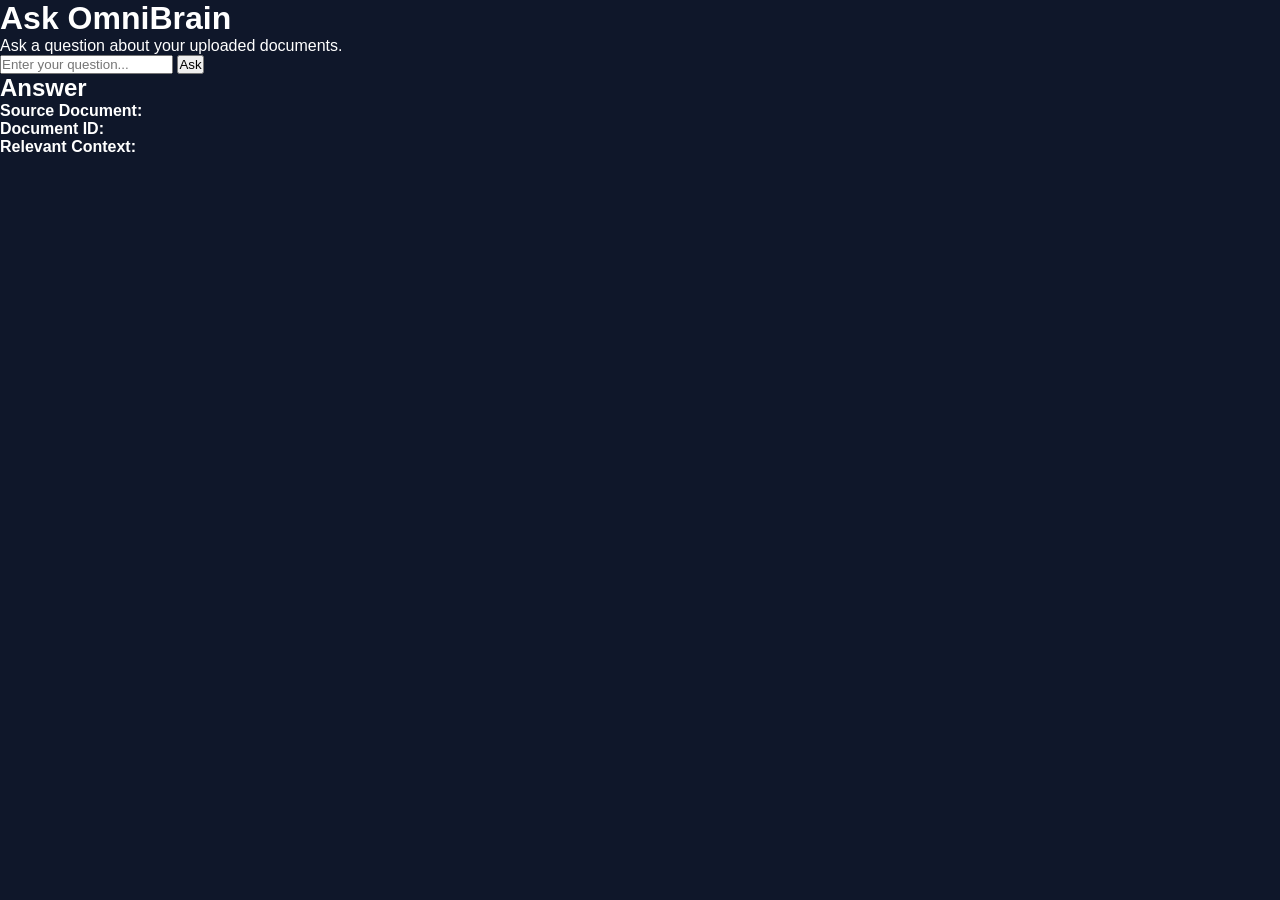
==== frontend/query.html @ 4791930f "Day 13 - Complete frontend query flow" ====
<!DOCTYPE html>
<html lang="en">
<head>
    <meta charset="UTF-8">
    <meta name="viewport" content="width=device-width, initial-scale=1.0">

    <title>OmniBrain - Query</title>

    <link rel="stylesheet" href="css/style.css">
</head>

<body>

    <div class="query-container">

        <h1>Ask OmniBrain</h1>

        <p>Ask a question about your uploaded documents.</p>

        <div class="query-box">

            <input
                type="text"
                id="queryInput"
                placeholder="Enter your question..."
            >

            <button onclick="askQuery()">
                Ask
            </button>

        </div>

        <div id="queryStatus"></div>

        <div id="answerBox">

            <h2>Answer</h2>

            <p id="answer"></p>

            <p>
                <strong>Source Document:</strong>
                <span id="sourceDocument"></span>
            </p>

            <p>
                <strong>Document ID:</strong>
                <span id="documentId"></span>
            </p>

            <p>
                <strong>Relevant Context:</strong>
                <span id="relevantContext"></span>
            </p>

        </div>

    </div>

    <script src="js/app.js"></script>

</body>
</html>
---- frontend/css/style.css ----
*{
    margin:0;
    padding:0;
    box-sizing:border-box;
    font-family:'Poppins',sans-serif;
}

body{
    background:#0f172a;
    color:white;
}

/* Navbar */

.navbar{
    display:flex;
    justify-content:space-between;
    align-items:center;
    padding:20px 80px;
}

.logo{
    font-size:28px;
    font-weight:700;
}

.nav-links a{
    text-decoration:none;
    color:white;
    margin-left:25px;
}

/* Hero */

.hero{
    height:90vh;
    display:flex;
    justify-content:center;
    align-items:center;
    text-align:center;
    padding:20px;
}

.hero-content h1{
    font-size:60px;
    max-width:900px;
}

.hero-content span{
    color:#38bdf8;
}

.hero-content p{
    margin-top:20px;
    font-size:20px;
    color:#cbd5e1;
}

.buttons{
    margin-top:35px;
}

.btn-primary,
.btn-secondary{
    text-decoration:none;
    padding:14px 30px;
    border-radius:10px;
    margin:10px;
    display:inline-block;
    font-weight:600;
}

.btn-primary{
    background:#2563eb;
    color:white;
}

.btn-secondary{
    border:1px solid white;
    color:white;
}

/* Features */

.features{
    padding:80px;
    text-align:center;
}

.features h2{
    margin-bottom:40px;
    font-size:40px;
}

.feature-grid{
    display:grid;
    grid-template-columns:repeat(auto-fit,minmax(250px,1fr));
    gap:25px;
}

.card{
    background:#1e293b;
    padding:30px;
    border-radius:15px;
}

.card h3{
    margin-bottom:15px;
}
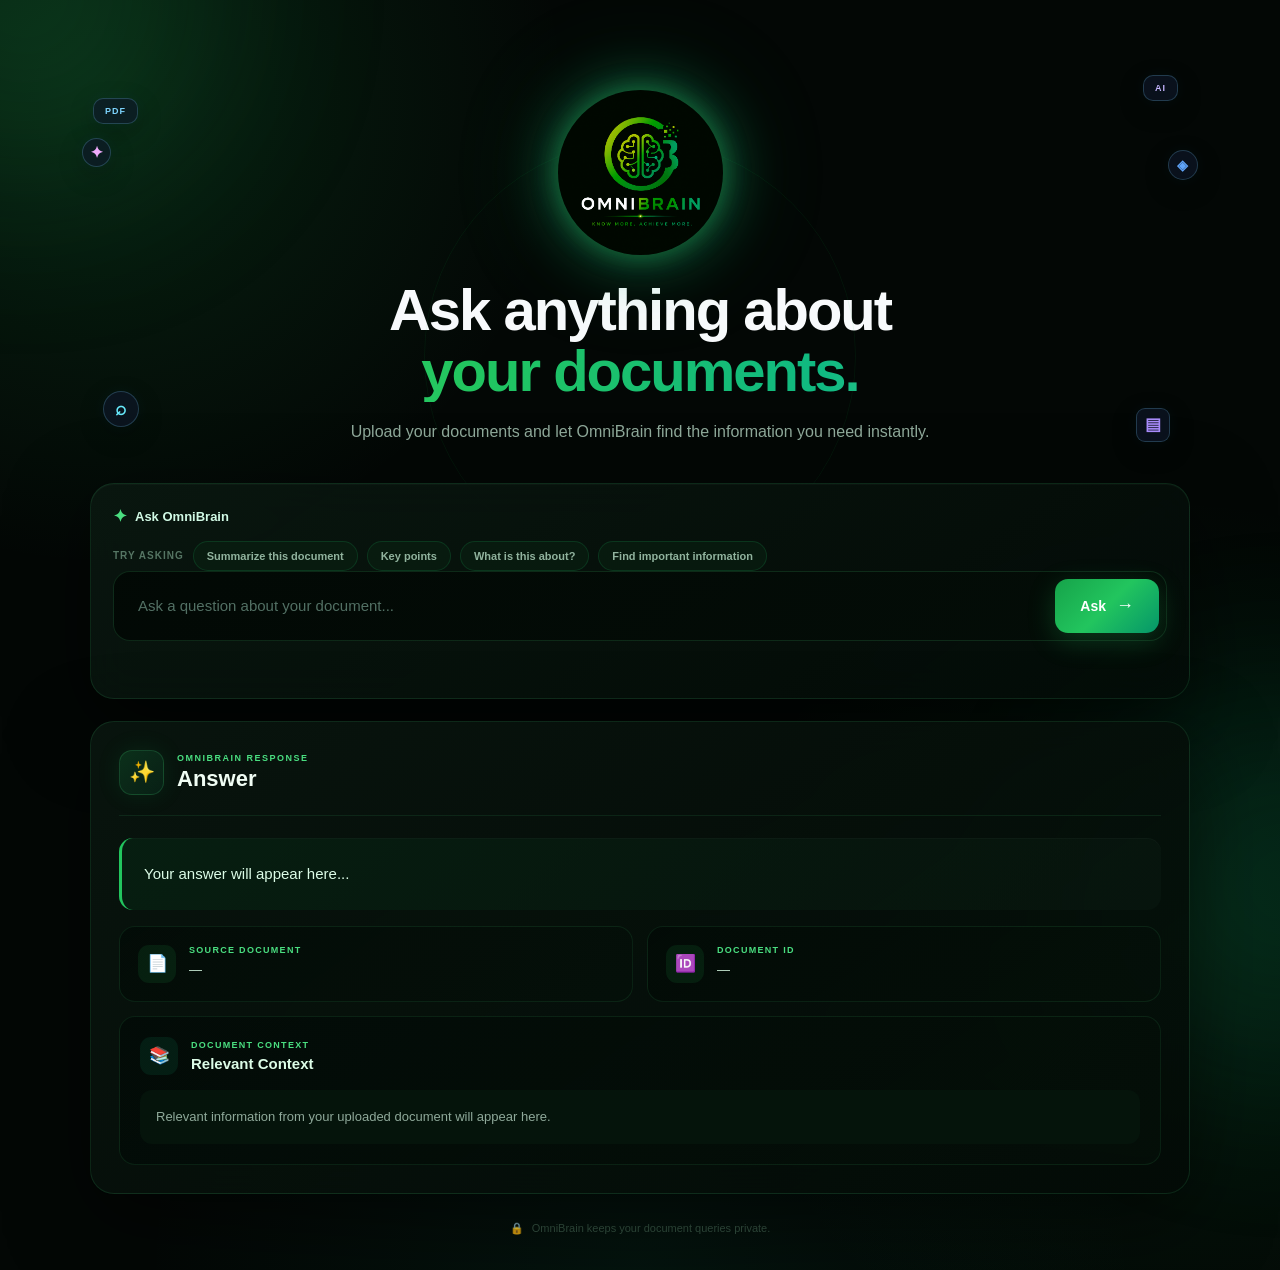
==== commit 2ac9748f: "Day 15 - Premium green UI and floating elements" ====
--- a/frontend/query.html
+++ b/frontend/query.html
@@ -9,55 +9,199 @@
     <link rel="stylesheet" href="css/style.css">
 </head>
 
-<body>
-
-    <div class="query-container">
-
-        <h1>Ask OmniBrain</h1>
-
-        <p>Ask a question about your uploaded documents.</p>
-
-        <div class="query-box">
-
-            <input
-                type="text"
-                id="queryInput"
-                placeholder="Enter your question..."
-            >
-
-            <button onclick="askQuery()">
-                Ask
-            </button>
-
-        </div>
-
-        <div id="queryStatus"></div>
-
-        <div id="answerBox">
-
-            <h2>Answer</h2>
-
-            <p id="answer"></p>
+<body class="query-page">
+
+    <!-- Background Glow -->
+    <div class="bg-glow glow-one"></div>
+    <div class="bg-glow glow-two"></div>
+
+    <!-- Main Container -->
+    <main class="query-container">
+
+        <!-- Header -->
+        <section class="query-header">
+<!-- Floating Elements -->
+    <span class="float-element float-pdf">PDF</span>
+    <span class="float-element float-ai">AI</span>
+    <span class="float-element float-search">⌕</span>
+    <span class="float-element float-doc">▤</span>
+    <span class="float-element float-insight">✦</span>
+    <span class="float-element float-data">◈</span>
+            <div class="brand-badge">
+    <img src="image/logo.png" alt="OmniBrain AI Logo">
+    
+</div>
+
+            <h1>
+                Ask anything about
+                <span>your documents.</span>
+            </h1>
 
             <p>
-                <strong>Source Document:</strong>
-                <span id="sourceDocument"></span>
+                Upload your documents and let OmniBrain find
+                the information you need instantly.
             </p>
 
-            <p>
-                <strong>Document ID:</strong>
-                <span id="documentId"></span>
-            </p>
-
-            <p>
-                <strong>Relevant Context:</strong>
-                <span id="relevantContext"></span>
-            </p>
-
-        </div>
-
-    </div>
-
+        </section>
+
+
+        <!-- Query Box -->
+        <section class="query-card">
+
+            <div class="query-label">
+                <span>✦</span>
+                Ask OmniBrain
+            </div>
+            <div class="query-suggestions">
+
+    <span class="suggestion-label">Try asking</span>
+
+    <button type="button"
+        onclick="setQuery('Summarize this document')">
+        Summarize this document
+    </button>
+
+    <button type="button"
+        onclick="setQuery('What are the key points?')">
+        Key points
+    </button>
+
+    <button type="button"
+        onclick="setQuery('What is this document about?')">
+        What is this about?
+    </button>
+
+    <button type="button"
+        onclick="setQuery('Find important information')">
+        Find important information
+    </button>
+
+</div>
+
+            <div class="query-box">
+
+                <input
+                    type="text"
+                    id="queryInput"
+                    placeholder="Ask a question about your document..."
+                    autocomplete="off"
+                >
+
+                <button onclick="askQuery()">
+                    <span>Ask</span>
+                    <span class="arrow">→</span>
+                </button>
+
+            </div>
+
+            <div id="queryStatus" class="query-status"></div>
+
+        </section>
+
+
+        <!-- Answer -->
+        <section id="answerBox" class="answer-card">
+
+            <div class="answer-heading">
+
+                <div class="answer-icon">
+                    ✨
+                </div>
+
+                <div>
+                    <span class="small-title">OMNIBRAIN RESPONSE</span>
+                    <h2>Answer</h2>
+                </div>
+
+            </div>
+
+
+            <!-- Main Answer -->
+            <div class="answer-content">
+
+                <p id="answer">
+                    Your answer will appear here...
+                </p>
+
+            </div>
+
+
+            <!-- Information Grid -->
+            <div class="info-grid">
+
+                <div class="info-card">
+
+                    <span class="info-icon">📄</span>
+
+                    <div>
+                        <span class="info-label">
+                            SOURCE DOCUMENT
+                        </span>
+
+                        <p id="sourceDocument">
+                            —
+                        </p>
+                    </div>
+
+                </div>
+
+
+                <div class="info-card">
+
+                    <span class="info-icon">🆔</span>
+
+                    <div>
+                        <span class="info-label">
+                            DOCUMENT ID
+                        </span>
+
+                        <p id="documentId">
+                            —
+                        </p>
+                    </div>
+
+                </div>
+
+            </div>
+
+
+            <!-- Context -->
+            <div class="context-card">
+
+                <div class="context-header">
+
+                    <span class="context-icon">📚</span>
+
+                    <div>
+                        <span class="info-label">
+                            DOCUMENT CONTEXT
+                        </span>
+
+                        <h3>Relevant Context</h3>
+                    </div>
+
+                </div>
+
+                <p id="relevantContext">
+                    Relevant information from your uploaded document
+                    will appear here.
+                </p>
+
+            </div>
+
+        </section>
+
+
+        <!-- Footer -->
+        <footer>
+            <span>🔒</span>
+            OmniBrain keeps your document queries private.
+        </footer>
+
+    </main>
+
+
+    <!-- IMPORTANT: Existing JavaScript remains unchanged -->
     <script src="js/app.js"></script>
 
 </body>
--- a/frontend/css/style.css
+++ b/frontend/css/style.css
@@ -1,109 +1,3533 @@
-*{
-    margin:0;
-    padding:0;
-    box-sizing:border-box;
-    font-family:'Poppins',sans-serif;
-}
-
-body{
-    background:#0f172a;
-    color:white;
-}
-
-/* Navbar */
-
-.navbar{
-    display:flex;
-    justify-content:space-between;
-    align-items:center;
-    padding:20px 80px;
-}
-
-.logo{
-    font-size:28px;
-    font-weight:700;
-}
-
-.nav-links a{
-    text-decoration:none;
-    color:white;
-    margin-left:25px;
-}
-
-/* Hero */
-
-.hero{
-    height:90vh;
-    display:flex;
-    justify-content:center;
-    align-items:center;
-    text-align:center;
-    padding:20px;
-}
-
-.hero-content h1{
-    font-size:60px;
-    max-width:900px;
-}
-
-.hero-content span{
-    color:#38bdf8;
-}
-
-.hero-content p{
-    margin-top:20px;
-    font-size:20px;
-    color:#cbd5e1;
-}
-
-.buttons{
-    margin-top:35px;
-}
-
-.btn-primary,
-.btn-secondary{
-    text-decoration:none;
-    padding:14px 30px;
-    border-radius:10px;
-    margin:10px;
-    display:inline-block;
-    font-weight:600;
-}
-
-.btn-primary{
-    background:#2563eb;
-    color:white;
-}
-
-.btn-secondary{
-    border:1px solid white;
-    color:white;
-}
-
-/* Features */
-
-.features{
-    padding:80px;
-    text-align:center;
-}
-
-.features h2{
-    margin-bottom:40px;
-    font-size:40px;
-}
-
-.feature-grid{
-    display:grid;
-    grid-template-columns:repeat(auto-fit,minmax(250px,1fr));
-    gap:25px;
-}
-
-.card{
-    background:#1e293b;
-    padding:30px;
-    border-radius:15px;
-}
-
-.card h3{
-    margin-bottom:15px;
-}+/* =====================================================
+   OMNIBRAIN - GLOBAL
+   ===================================================== */
+
+* {
+    margin: 0;
+    padding: 0;
+    box-sizing: border-box;
+    font-family: "Poppins", "Segoe UI", sans-serif;
+}
+
+body {
+    margin: 0;
+    color: #f8fafc;
+}
+
+
+/* =====================================================
+   QUERY PAGE
+   ===================================================== */
+
+.query-page {
+    min-height: 100vh;
+    position: relative;
+    overflow-x: hidden;
+    padding: 45px 6% 35px;
+
+    background:
+        radial-gradient(
+            circle at 8% 8%,
+            rgba(56, 189, 248, 0.16),
+            transparent 28%
+        ),
+        radial-gradient(
+            circle at 92% 75%,
+            rgba(139, 92, 246, 0.18),
+            transparent 30%
+        ),
+        radial-gradient(
+            circle at 50% 100%,
+            rgba(37, 99, 235, 0.08),
+            transparent 35%
+        ),
+        #070b16;
+}
+
+
+/* =====================================================
+   BACKGROUND GLOW
+   ===================================================== */
+
+.bg-glow {
+    position: fixed;
+    width: 350px;
+    height: 350px;
+    border-radius: 50%;
+    filter: blur(100px);
+    pointer-events: none;
+    opacity: 0.25;
+}
+
+.glow-one {
+    top: -180px;
+    left: -150px;
+    background: #38bdf8;
+}
+
+.glow-two {
+    right: -180px;
+    bottom: -160px;
+    background: #8b5cf6;
+}
+
+
+/* =====================================================
+   MAIN CONTAINER
+   ===================================================== */
+
+.query-container {
+    position: relative;
+    z-index: 2;
+
+    width: min(1100px, 100%);
+    margin: 0 auto;
+}
+
+
+/* =====================================================
+   HEADER
+   ===================================================== */
+
+.query-header {
+    text-align: center;
+    margin: 25px auto 38px;
+}
+
+
+/* =====================================================
+   OMNIBRAIN FLOATING LOGO
+   ===================================================== */
+
+.brand-badge {
+    position: relative;
+
+    width: 250px;
+    height: 205px;
+
+    display: flex;
+    align-items: center;
+    justify-content: center;
+
+    margin: 0 auto;
+
+    padding: 0;
+
+    border: none;
+    background: transparent;
+    box-shadow: none;
+
+    animation: logoFloat 4.5s ease-in-out infinite;
+
+    z-index: 5;
+}
+
+
+/* ---------- Main Logo ---------- */
+
+.brand-badge img {
+    width: 165px;
+    height: 165px;
+
+    object-fit: contain;
+    display: block;
+
+    border-radius: 50%;
+
+    filter:
+        drop-shadow(0 0 12px rgba(56, 189, 248, 0.65))
+        drop-shadow(0 0 28px rgba(99, 102, 241, 0.45))
+        drop-shadow(0 0 48px rgba(168, 85, 247, 0.25));
+
+    transition:
+        transform 0.35s ease,
+        filter 0.35s ease;
+}
+
+
+/* ---------- Logo Hover ---------- */
+
+.brand-badge:hover img {
+    transform: scale(1.08);
+
+    filter:
+        drop-shadow(0 0 16px rgba(56, 189, 248, 0.8))
+        drop-shadow(0 0 35px rgba(99, 102, 241, 0.6))
+        drop-shadow(0 0 55px rgba(168, 85, 247, 0.4));
+}
+
+
+/* =====================================================
+   FLOATING ELEMENTS
+   ===================================================== */
+
+.float-element {
+    position: absolute;
+
+    display: flex;
+    align-items: center;
+    justify-content: center;
+
+    padding: 7px 11px;
+
+    border: 1px solid rgba(125, 211, 252, 0.22);
+    border-radius: 10px;
+
+    background: rgba(15, 23, 42, 0.65);
+
+    backdrop-filter: blur(10px);
+
+    color: #94a3b8;
+
+    font-size: 9px;
+    font-weight: 800;
+    letter-spacing: 1px;
+
+    box-shadow:
+        0 8px 25px rgba(0, 0, 0, 0.25),
+        0 0 18px rgba(56, 189, 248, 0.05);
+
+    pointer-events: none;
+
+    z-index: 2;
+}
+
+
+/* ---------- PDF ---------- */
+
+.float-pdf {
+    top: 28px;
+    left: 3px;
+
+    color: #7dd3fc;
+
+    animation: floatPDF 4s ease-in-out infinite;
+}
+
+
+/* ---------- AI ---------- */
+
+.float-ai {
+    top: 5px;
+    right: 12px;
+
+    color: #c4b5fd;
+
+    animation: floatAI 4.5s ease-in-out infinite;
+}
+
+
+/* ---------- Search ---------- */
+
+.float-search {
+    bottom: 18px;
+    left: 13px;
+
+    width: 36px;
+    height: 36px;
+
+    padding: 0;
+
+    color: #67e8f9;
+
+    border-radius: 50%;
+
+    font-size: 19px;
+
+    animation: floatSearch 5s ease-in-out infinite;
+}
+
+
+/* ---------- Document ---------- */
+
+.float-doc {
+    bottom: 3px;
+    right: 20px;
+
+    width: 34px;
+    height: 34px;
+
+    padding: 0;
+
+    color: #a78bfa;
+
+    border-radius: 9px;
+
+    font-size: 17px;
+
+    animation: floatDoc 4.8s ease-in-out infinite;
+}
+
+
+/* ---------- Insight ---------- */
+
+.float-insight {
+    top: 68px;
+    left: -8px;
+
+    width: 29px;
+    height: 29px;
+
+    padding: 0;
+
+    border-radius: 50%;
+
+    color: #f0abfc;
+
+    font-size: 16px;
+
+    animation: floatInsight 5.5s ease-in-out infinite;
+}
+
+
+/* ---------- Data ---------- */
+
+.float-data {
+    top: 80px;
+    right: -8px;
+
+    width: 30px;
+    height: 30px;
+
+    padding: 0;
+
+    border-radius: 50%;
+
+    color: #60a5fa;
+
+    font-size: 14px;
+
+    animation: floatData 4.7s ease-in-out infinite;
+}
+
+
+/* =====================================================
+   HEADER TITLE
+   ===================================================== */
+
+.query-header h1 {
+    margin-top: 5px;
+
+    color: #f8fafc;
+
+    font-size: clamp(36px, 4.8vw, 58px);
+
+    line-height: 1.05;
+
+    font-weight: 800;
+
+    letter-spacing: -2px;
+}
+
+
+.query-header h1 span {
+    display: block;
+
+    background:
+        linear-gradient(
+            90deg,
+            #38bdf8,
+            #818cf8,
+            #c084fc
+        );
+
+    -webkit-background-clip: text;
+    background-clip: text;
+
+    -webkit-text-fill-color: transparent;
+}
+
+
+.query-header p {
+    max-width: 650px;
+
+    margin: 16px auto 0;
+
+    color: #94a3b8;
+
+    font-size: 16px;
+
+    line-height: 1.7;
+}
+
+
+/* =====================================================
+   QUERY CARD
+   ===================================================== */
+
+.query-card {
+    padding: 22px;
+
+    border: 1px solid rgba(148, 163, 184, 0.14);
+
+    border-radius: 24px;
+
+    background: rgba(15, 23, 42, 0.72);
+
+    box-shadow:
+        0 25px 80px rgba(0, 0, 0, 0.38),
+        inset 0 1px 0 rgba(255, 255, 255, 0.035);
+
+    backdrop-filter: blur(20px);
+}
+
+
+/* ---------- Query Label ---------- */
+
+.query-label {
+    display: flex;
+
+    align-items: center;
+
+    gap: 8px;
+
+    margin-bottom: 13px;
+
+    color: #cbd5e1;
+
+    font-size: 13px;
+
+    font-weight: 700;
+}
+
+
+.query-label span {
+    color: #38bdf8;
+
+    font-size: 17px;
+}
+
+
+/* =====================================================
+   INPUT AREA
+   ===================================================== */
+
+.query-box {
+    display: flex;
+
+    align-items: center;
+
+    gap: 10px;
+
+    padding: 7px;
+
+    border: 1px solid #1e293b;
+
+    border-radius: 17px;
+
+    background: rgba(2, 6, 23, 0.82);
+
+    transition: 0.25s ease;
+}
+
+
+.query-box:focus-within {
+    border-color: rgba(56, 189, 248, 0.45);
+
+    box-shadow:
+        0 0 0 4px rgba(56, 189, 248, 0.06),
+        0 10px 35px rgba(0, 0, 0, 0.25);
+}
+
+
+#queryInput {
+    flex: 1;
+
+    min-width: 0;
+
+    height: 54px;
+
+    padding: 0 17px;
+
+    border: none;
+
+    outline: none;
+
+    background: transparent;
+
+    color: #f8fafc;
+
+    font-size: 15px;
+}
+
+
+#queryInput::placeholder {
+    color: #475569;
+}
+
+
+/* =====================================================
+   ASK BUTTON
+   ===================================================== */
+
+.query-box button {
+    display: flex;
+
+    align-items: center;
+
+    justify-content: center;
+
+    gap: 10px;
+
+    height: 54px;
+
+    padding: 0 25px;
+
+    border: none;
+
+    border-radius: 13px;
+
+    background:
+        linear-gradient(
+            135deg,
+            #0ea5e9,
+            #6366f1,
+            #7c3aed
+        );
+
+    color: white;
+
+    font-size: 14px;
+
+    font-weight: 800;
+
+    cursor: pointer;
+
+    box-shadow:
+        0 8px 25px rgba(59, 130, 246, 0.25);
+
+    transition: 0.25s ease;
+}
+
+
+.query-box button:hover {
+    transform: translateY(-2px);
+
+    box-shadow:
+        0 12px 35px rgba(99, 102, 241, 0.38);
+}
+
+
+.query-box button:active {
+    transform: translateY(0);
+}
+
+
+.arrow {
+    font-size: 18px;
+}
+
+
+/* =====================================================
+   STATUS
+   ===================================================== */
+
+.query-status {
+    min-height: 22px;
+
+    margin: 13px 4px 0;
+
+    color: #67e8f9;
+
+    font-size: 13px;
+
+    font-weight: 600;
+}
+
+
+/* =====================================================
+   ANSWER CARD
+   ===================================================== */
+
+.answer-card {
+    margin-top: 22px;
+
+    padding: 28px;
+
+    border: 1px solid rgba(148, 163, 184, 0.14);
+
+    border-radius: 24px;
+
+    background: rgba(15, 23, 42, 0.78);
+
+    box-shadow:
+        0 25px 80px rgba(0, 0, 0, 0.32);
+
+    backdrop-filter: blur(20px);
+}
+
+
+/* ---------- Answer Heading ---------- */
+
+.answer-heading {
+    display: flex;
+
+    align-items: center;
+
+    gap: 13px;
+
+    padding-bottom: 20px;
+
+    border-bottom: 1px solid rgba(148, 163, 184, 0.1);
+}
+
+
+.answer-icon {
+    width: 45px;
+
+    height: 45px;
+
+    display: flex;
+
+    align-items: center;
+
+    justify-content: center;
+
+    border-radius: 13px;
+
+    background:
+        linear-gradient(
+            135deg,
+            rgba(56, 189, 248, 0.15),
+            rgba(124, 58, 237, 0.15)
+        );
+
+    border: 1px solid rgba(56, 189, 248, 0.15);
+
+    font-size: 21px;
+
+    box-shadow:
+        0 0 25px rgba(56, 189, 248, 0.08);
+}
+
+
+.small-title {
+    display: block;
+
+    margin-bottom: 3px;
+
+    color: #64748b;
+
+    font-size: 9px;
+
+    font-weight: 800;
+
+    letter-spacing: 1.5px;
+}
+
+
+.answer-heading h2 {
+    color: #f8fafc;
+
+    font-size: 22px;
+
+    font-weight: 750;
+}
+
+
+/* =====================================================
+   ANSWER CONTENT
+   ===================================================== */
+
+.answer-content {
+    margin-top: 22px;
+}
+
+
+.answer-content p {
+    margin: 0;
+
+    padding: 22px;
+
+    border-left: 3px solid #38bdf8;
+
+    border-radius: 14px;
+
+    background:
+        linear-gradient(
+            135deg,
+            rgba(8, 47, 73, 0.35),
+            rgba(30, 41, 59, 0.35)
+        );
+
+    color: #e2e8f0;
+
+    font-size: 15px;
+
+    line-height: 1.85;
+
+    box-shadow:
+        inset 0 1px 0 rgba(255, 255, 255, 0.025);
+}
+
+
+/* =====================================================
+   INFORMATION CARDS
+   ===================================================== */
+
+.info-grid {
+    display: grid;
+
+    grid-template-columns: 1fr 1fr;
+
+    gap: 14px;
+
+    margin-top: 16px;
+}
+
+
+.info-card {
+    display: flex;
+
+    align-items: flex-start;
+
+    gap: 13px;
+
+    padding: 18px;
+
+    border: 1px solid rgba(148, 163, 184, 0.11);
+
+    border-radius: 16px;
+
+    background: rgba(2, 6, 23, 0.42);
+
+    transition: 0.25s ease;
+}
+
+
+.info-card:hover {
+    transform: translateY(-2px);
+
+    border-color: rgba(56, 189, 248, 0.25);
+
+    background: rgba(15, 23, 42, 0.65);
+}
+
+
+.info-icon {
+    width: 38px;
+
+    height: 38px;
+
+    flex-shrink: 0;
+
+    display: flex;
+
+    align-items: center;
+
+    justify-content: center;
+
+    border-radius: 11px;
+
+    background: rgba(56, 189, 248, 0.08);
+
+    font-size: 17px;
+}
+
+
+.info-label {
+    display: block;
+
+    margin-bottom: 5px;
+
+    color: #64748b;
+
+    font-size: 9px;
+
+    font-weight: 800;
+
+    letter-spacing: 1.3px;
+}
+
+
+.info-card p {
+    margin: 0;
+
+    color: #cbd5e1;
+
+    font-size: 13px;
+
+    line-height: 1.5;
+
+    word-break: break-word;
+}
+
+
+/* =====================================================
+   CONTEXT
+   ===================================================== */
+
+.context-card {
+    margin-top: 14px;
+
+    padding: 20px;
+
+    border: 1px solid rgba(148, 163, 184, 0.11);
+
+    border-radius: 16px;
+
+    background: rgba(2, 6, 23, 0.42);
+}
+
+
+.context-header {
+    display: flex;
+
+    align-items: center;
+
+    gap: 13px;
+
+    margin-bottom: 15px;
+}
+
+
+.context-icon {
+    width: 38px;
+
+    height: 38px;
+
+    display: flex;
+
+    align-items: center;
+
+    justify-content: center;
+
+    border-radius: 11px;
+
+    background: rgba(139, 92, 246, 0.1);
+
+    font-size: 17px;
+}
+
+
+.context-header h3 {
+    margin: 0;
+
+    color: #e2e8f0;
+
+    font-size: 15px;
+}
+
+
+.context-card > p {
+    margin: 0;
+
+    padding: 16px;
+
+    border-radius: 12px;
+
+    background: rgba(15, 23, 42, 0.6);
+
+    color: #94a3b8;
+
+    font-size: 13px;
+
+    line-height: 1.75;
+}
+
+
+/* =====================================================
+   FOOTER
+   ===================================================== */
+
+.query-page footer {
+    margin-top: 28px;
+
+    text-align: center;
+
+    color: #475569;
+
+    font-size: 11px;
+}
+
+
+.query-page footer span {
+    margin-right: 5px;
+}
+
+
+/* =====================================================
+   UPLOAD PAGE
+   ===================================================== */
+
+.upload-container {
+    width: min(600px, 90%);
+
+    margin: 100px auto;
+
+    padding: 45px;
+
+    text-align: center;
+
+    border: 1px solid rgba(148, 163, 184, 0.15);
+
+    border-radius: 24px;
+
+    background:
+        linear-gradient(
+            135deg,
+            #0f172a,
+            #111827
+        );
+
+    color: #f8fafc;
+
+    box-shadow:
+        0 25px 70px rgba(0, 0, 0, 0.35);
+}
+
+
+.upload-container h1 {
+    margin-bottom: 25px;
+
+    font-size: 36px;
+}
+
+
+.upload-container input {
+    width: 100%;
+
+    padding: 12px;
+
+    border-radius: 10px;
+
+    border: 1px solid #334155;
+
+    background: #020617;
+
+    color: #cbd5e1;
+}
+
+
+.upload-container button {
+    padding: 12px 28px;
+
+    border: none;
+
+    border-radius: 10px;
+
+    background:
+        linear-gradient(
+            135deg,
+            #0ea5e9,
+            #6366f1
+        );
+
+    color: white;
+
+    font-weight: 700;
+
+    cursor: pointer;
+
+    transition: 0.25s ease;
+}
+
+
+.upload-container button:hover {
+    transform: translateY(-2px);
+
+    box-shadow:
+        0 10px 25px rgba(59, 130, 246, 0.3);
+}
+
+
+#status {
+    margin-top: 18px;
+
+    color: #67e8f9;
+
+    font-weight: 600;
+}
+
+
+/* =====================================================
+   LOGO FLOATING ANIMATIONS
+   ===================================================== */
+
+@keyframes logoFloat {
+
+    0%,
+    100% {
+        transform: translateY(0);
+    }
+
+    50% {
+        transform: translateY(-12px);
+    }
+}
+
+
+@keyframes floatPDF {
+
+    0%,
+    100% {
+        transform: translate(0, 0) rotate(-4deg);
+    }
+
+    50% {
+        transform: translate(-7px, -10px) rotate(2deg);
+    }
+}
+
+
+@keyframes floatAI {
+
+    0%,
+    100% {
+        transform: translate(0, 0) rotate(4deg);
+    }
+
+    50% {
+        transform: translate(8px, -9px) rotate(-2deg);
+    }
+}
+
+
+@keyframes floatSearch {
+
+    0%,
+    100% {
+        transform: translate(0, 0);
+    }
+
+    50% {
+        transform: translate(-5px, 8px);
+    }
+}
+
+
+@keyframes floatDoc {
+
+    0%,
+    100% {
+        transform: translate(0, 0);
+    }
+
+    50% {
+        transform: translate(6px, -7px);
+    }
+}
+
+
+@keyframes floatInsight {
+
+    0%,
+    100% {
+        transform: translate(0, 0) scale(1);
+    }
+
+    50% {
+        transform: translate(-6px, -8px) scale(1.12);
+    }
+}
+
+
+@keyframes floatData {
+
+    0%,
+    100% {
+        transform: translate(0, 0) scale(1);
+    }
+
+    50% {
+        transform: translate(7px, 7px) scale(1.1);
+    }
+}
+
+
+/* =====================================================
+   RESPONSIVE
+   ===================================================== */
+
+@media (max-width: 700px) {
+
+    .query-page {
+        padding: 25px 15px 30px;
+    }
+
+    .query-header {
+        margin-top: 20px;
+    }
+
+    .brand-badge {
+        width: 210px;
+        height: 175px;
+    }
+
+    .brand-badge img {
+        width: 135px;
+        height: 135px;
+    }
+
+    .float-element {
+        transform: scale(0.9);
+    }
+
+    .query-header h1 {
+        font-size: 40px;
+
+        letter-spacing: -1.5px;
+    }
+
+    .query-header p {
+        font-size: 14px;
+    }
+
+    .query-card,
+    .answer-card {
+        padding: 20px;
+    }
+
+    .query-box {
+        flex-direction: column;
+    }
+
+    #queryInput,
+    .query-box button {
+        width: 100%;
+    }
+
+    .info-grid {
+        grid-template-columns: 1fr;
+    }
+
+    .answer-content p {
+        padding: 18px;
+    }
+}
+/* =========================================================
+   OMNIBRAIN — BLACK + EMERALD PREMIUM THEME
+   ========================================================= */
+
+/* ---------- MAIN BACKGROUND ---------- */
+
+.query-page {
+    background:
+        radial-gradient(
+            circle at 8% 8%,
+            rgba(34, 197, 94, 0.14),
+            transparent 28%
+        ),
+        radial-gradient(
+            circle at 92% 75%,
+            rgba(22, 163, 74, 0.12),
+            transparent 30%
+        ),
+        radial-gradient(
+            circle at 50% 100%,
+            rgba(16, 185, 129, 0.07),
+            transparent 35%
+        ),
+        #030705;
+}
+
+
+/* ---------- BACKGROUND GLOW ---------- */
+
+.glow-one {
+    background: #22c55e;
+    opacity: 0.18;
+}
+
+.glow-two {
+    background: #10b981;
+    opacity: 0.16;
+}
+
+
+/* ---------- BRAND / LOGO ---------- */
+
+.brand-badge {
+    animation: logoFloat 4.5s ease-in-out infinite;
+}
+
+.brand-badge img {
+    filter:
+        drop-shadow(0 0 12px rgba(34, 197, 94, 0.65))
+        drop-shadow(0 0 28px rgba(16, 185, 129, 0.42))
+        drop-shadow(0 0 45px rgba(22, 163, 74, 0.22));
+}
+
+.brand-badge:hover img {
+    filter:
+        drop-shadow(0 0 16px rgba(74, 222, 128, 0.8))
+        drop-shadow(0 0 32px rgba(34, 197, 94, 0.55))
+        drop-shadow(0 0 55px rgba(16, 185, 129, 0.3));
+}
+
+
+/* ---------- HEADING ---------- */
+
+.query-header h1 span {
+    background:
+        linear-gradient(
+            90deg,
+            #4ade80,
+            #22c55e,
+            #10b981,
+            #86efac
+        );
+
+    -webkit-background-clip: text;
+    background-clip: text;
+    -webkit-text-fill-color: transparent;
+}
+
+
+/* ---------- SUBTITLE ---------- */
+
+.query-header p {
+    color: #8fa99a;
+}
+
+
+/* =========================================================
+   QUERY CARD
+   ========================================================= */
+
+.query-card {
+    background:
+        linear-gradient(
+            145deg,
+            rgba(10, 24, 17, 0.88),
+            rgba(4, 12, 8, 0.78)
+        );
+
+    border-color: rgba(74, 222, 128, 0.13);
+
+    box-shadow:
+        0 25px 80px rgba(0, 0, 0, 0.55),
+        inset 0 1px 0 rgba(255, 255, 255, 0.025);
+}
+
+
+/* ---------- QUERY LABEL ---------- */
+
+.query-label {
+    color: #d1fae5;
+}
+
+.query-label span {
+    color: #4ade80;
+}
+
+
+/* ---------- INPUT ---------- */
+
+.query-box {
+    background:
+        linear-gradient(
+            145deg,
+            rgba(2, 8, 5, 0.95),
+            rgba(4, 13, 8, 0.9)
+        );
+
+    border-color: rgba(74, 222, 128, 0.15);
+}
+
+.query-box:focus-within {
+    border-color: rgba(74, 222, 128, 0.55);
+
+    box-shadow:
+        0 0 0 4px rgba(34, 197, 94, 0.07),
+        0 10px 40px rgba(0, 0, 0, 0.4);
+}
+
+#queryInput {
+    color: #ecfdf5;
+}
+
+#queryInput::placeholder {
+    color: #527064;
+}
+
+
+/* ---------- ASK BUTTON ---------- */
+
+.query-box button {
+    background:
+        linear-gradient(
+            135deg,
+            #16a34a,
+            #22c55e,
+            #059669
+        );
+
+    box-shadow:
+        0 8px 28px rgba(34, 197, 94, 0.24);
+}
+
+.query-box button:hover {
+    background:
+        linear-gradient(
+            135deg,
+            #22c55e,
+            #4ade80,
+            #10b981
+        );
+
+    box-shadow:
+        0 12px 38px rgba(34, 197, 94, 0.42);
+}
+
+
+/* ---------- STATUS ---------- */
+
+.query-status {
+    color: #4ade80;
+}
+
+
+/* =========================================================
+   ANSWER CARD
+   ========================================================= */
+
+.answer-card {
+    background:
+        linear-gradient(
+            145deg,
+            rgba(9, 22, 15, 0.9),
+            rgba(3, 10, 6, 0.86)
+        );
+
+    border-color: rgba(74, 222, 128, 0.13);
+
+    box-shadow:
+        0 25px 80px rgba(0, 0, 0, 0.5);
+}
+
+
+/* ---------- ANSWER HEADER ---------- */
+
+.answer-heading {
+    border-bottom-color: rgba(74, 222, 128, 0.1);
+}
+
+.answer-icon {
+    background:
+        linear-gradient(
+            135deg,
+            rgba(34, 197, 94, 0.16),
+            rgba(16, 185, 129, 0.08)
+        );
+
+    border-color: rgba(74, 222, 128, 0.18);
+
+    box-shadow:
+        0 0 25px rgba(34, 197, 94, 0.1);
+}
+
+.small-title {
+    color: #4ade80;
+}
+
+.answer-heading h2 {
+    color: #f0fdf4;
+}
+
+
+/* =========================================================
+   ANSWER CONTENT
+   ========================================================= */
+
+.answer-content p {
+    border-left-color: #22c55e;
+
+    background:
+        linear-gradient(
+            135deg,
+            rgba(5, 46, 22, 0.42),
+            rgba(10, 25, 17, 0.5)
+        );
+
+    color: #dcfce7;
+}
+
+
+/* =========================================================
+   INFORMATION CARDS
+   ========================================================= */
+
+.info-card {
+    background:
+        linear-gradient(
+            145deg,
+            rgba(2, 10, 6, 0.72),
+            rgba(5, 17, 10, 0.6)
+        );
+
+    border-color: rgba(74, 222, 128, 0.1);
+}
+
+.info-card:hover {
+    border-color: rgba(74, 222, 128, 0.3);
+
+    background:
+        rgba(8, 28, 17, 0.78);
+
+    box-shadow:
+        0 8px 30px rgba(34, 197, 94, 0.08);
+}
+
+.info-icon {
+    background: rgba(34, 197, 94, 0.1);
+}
+
+.info-label {
+    color: #4ade80;
+}
+
+.info-card p {
+    color: #c7e8d2;
+}
+
+
+/* =========================================================
+   CONTEXT CARD
+   ========================================================= */
+
+.context-card {
+    background:
+        linear-gradient(
+            145deg,
+            rgba(2, 10, 6, 0.72),
+            rgba(5, 17, 10, 0.6)
+        );
+
+    border-color: rgba(74, 222, 128, 0.1);
+}
+
+.context-icon {
+    background: rgba(16, 185, 129, 0.1);
+}
+
+.context-header h3 {
+    color: #dcfce7;
+}
+
+.context-card > p {
+    background: rgba(7, 23, 14, 0.7);
+    color: #8fa99a;
+}
+
+
+/* =========================================================
+   FOOTER
+   ========================================================= */
+
+.query-page footer {
+    color: #365343;
+}
+
+.query-page footer span {
+    color: #4ade80;
+}
+
+
+/* =========================================================
+   UPLOAD PAGE
+   ========================================================= */
+
+.upload-container {
+    background:
+        linear-gradient(
+            145deg,
+            #07120b,
+            #030806
+        );
+
+    border-color: rgba(74, 222, 128, 0.15);
+
+    box-shadow:
+        0 25px 70px rgba(0, 0, 0, 0.55);
+}
+
+.upload-container input {
+    background: #020805;
+    border-color: #193b27;
+}
+
+.upload-container button {
+    background:
+        linear-gradient(
+            135deg,
+            #16a34a,
+            #22c55e,
+            #059669
+        );
+
+    box-shadow:
+        0 8px 25px rgba(34, 197, 94, 0.22);
+}
+
+.upload-container button:hover {
+    box-shadow:
+        0 12px 30px rgba(34, 197, 94, 0.38);
+}
+
+#status {
+    color: #4ade80;
+}
+
+
+/* =========================================================
+   FLOATING ELEMENTS
+   ========================================================= */
+
+.bg-glow {
+    filter: blur(110px);
+}
+
+
+/* Any floating UI elements */
+.floating-element,
+.float-item,
+.floating-icon {
+    border-color: rgba(74, 222, 128, 0.22) !important;
+
+    background:
+        rgba(4, 18, 10, 0.72) !important;
+
+    color: #4ade80 !important;
+
+    box-shadow:
+        0 0 20px rgba(34, 197, 94, 0.12) !important;
+}
+
+
+/* =========================================================
+   GREEN ORBIT / DECORATIVE GLOW
+   ========================================================= */
+
+.query-header::before {
+    content: "";
+    position: absolute;
+
+    width: 430px;
+    height: 430px;
+
+    left: 50%;
+    top: 70px;
+
+    transform: translateX(-50%);
+
+    border: 1px solid rgba(34, 197, 94, 0.07);
+
+    border-radius: 50%;
+
+    pointer-events: none;
+
+    animation: orbitGlow 12s linear infinite;
+}
+
+.query-header {
+    position: relative;
+}
+
+
+/* =========================================================
+   ANIMATIONS
+   ========================================================= */
+
+@keyframes logoFloat {
+
+    0%,
+    100% {
+        transform: translateY(0);
+    }
+
+    50% {
+        transform: translateY(-11px);
+    }
+}
+
+
+@keyframes orbitGlow {
+
+    from {
+        transform: translateX(-50%) rotate(0deg);
+    }
+
+    to {
+        transform: translateX(-50%) rotate(360deg);
+    }
+}
+
+
+/* =========================================================
+   MOBILE
+   ========================================================= */
+
+@media (max-width: 700px) {
+
+    .query-header::before {
+        width: 300px;
+        height: 300px;
+    }
+
+    .brand-badge img {
+        width: 125px;
+        height: 125px;
+    }
+}
+/* =====================================================
+   OMNIBRAIN LOGO - GREEN THEME
+   ===================================================== */
+
+.brand-badge img {
+    filter:
+        hue-rotate(-115deg)
+        saturate(1.15)
+        drop-shadow(0 0 12px rgba(34, 141, 73, 0.65))
+        drop-shadow(0 0 28px rgba(16, 185, 129, 0.40))
+        drop-shadow(0 0 45px rgba(34, 197, 94, 0.20));
+}
+
+/* Logo hover */
+.brand-badge:hover img {
+    filter:
+        hue-rotate(-115deg)
+        saturate(1.25)
+        drop-shadow(0 0 16px rgba(74, 222, 128, 0.85))
+        drop-shadow(0 0 32px rgba(34, 197, 94, 0.55))
+        drop-shadow(0 0 50px rgba(16, 185, 129, 0.30));
+}
+/* =====================================================
+   OMNIBRAIN - PREMIUM UPLOAD PAGE
+   ===================================================== */
+
+.upload-page {
+    min-height: 100vh;
+    position: relative;
+    overflow-x: hidden;
+    overflow-y: auto;
+
+    padding: 40px 20px 35px;
+
+    background:
+        radial-gradient(
+            circle at 12% 15%,
+            rgba(0, 255, 120, 0.13),
+            transparent 28%
+        ),
+        radial-gradient(
+            circle at 88% 20%,
+            rgba(0, 190, 90, 0.09),
+            transparent 25%
+        ),
+        radial-gradient(
+            circle at 50% 100%,
+            rgba(0, 255, 100, 0.08),
+            transparent 35%
+        ),
+        #020805;
+
+    color: #f5fff8;
+}
+
+
+/* ---------- Background Glow ---------- */
+
+.upload-glow {
+    position: fixed;
+
+    width: 420px;
+    height: 420px;
+
+    border-radius: 50%;
+
+    filter: blur(120px);
+
+    pointer-events: none;
+
+    opacity: 0.20;
+
+    z-index: 0;
+}
+
+.upload-glow-one {
+    top: -200px;
+    left: -180px;
+
+    background: #00ff88;
+}
+
+.upload-glow-two {
+    right: -200px;
+    bottom: -180px;
+
+    background: #00c853;
+}
+
+
+/* ---------- Main ---------- */
+
+.upload-main {
+    position: relative;
+    z-index: 2;
+
+    width: min(1000px, 100%);
+
+    margin: 0 auto;
+
+    text-align: center;
+}
+
+
+/* =====================================================
+   LOGO
+   ===================================================== */
+
+.upload-logo {
+    width: 150px;
+    height: 150px;
+
+    margin: 5px auto 15px;
+
+    border-radius: 50%;
+
+    display: flex;
+    align-items: center;
+    justify-content: center;
+
+    animation: uploadLogoFloat 4s ease-in-out infinite;
+
+    filter:
+        drop-shadow(0 0 15px rgba(0, 255, 110, 0.65))
+        drop-shadow(0 0 40px rgba(0, 255, 100, 0.25));
+}
+
+.upload-logo img {
+    width: 150px;
+    height: 150px;
+
+    object-fit: contain;
+
+    border-radius: 50%;
+
+    display: block;
+}
+
+@keyframes uploadLogoFloat {
+    0%, 100% {
+        transform: translateY(0);
+    }
+
+    50% {
+        transform: translateY(-9px);
+    }
+}
+
+
+/* =====================================================
+   HEADER
+   ===================================================== */
+
+.upload-header {
+    margin: 0 auto 30px;
+}
+
+.upload-header h1 {
+    margin: 0;
+
+    color: #f5fff8;
+
+    font-size: clamp(42px, 6vw, 64px);
+
+    line-height: 1.05;
+
+    font-weight: 800;
+
+    letter-spacing: -2px;
+}
+
+.upload-header h1 span {
+    color: #22e36f;
+
+    text-shadow:
+        0 0 25px rgba(34, 227, 111, 0.22);
+}
+
+.upload-header p {
+    max-width: 620px;
+
+    margin: 16px auto 0;
+
+    color: #8da99a;
+
+    font-size: 15px;
+
+    line-height: 1.7;
+}
+
+
+/* =====================================================
+   ORBIT
+   ===================================================== */
+
+.upload-orbit {
+    position: absolute;
+
+    width: 850px;
+    height: 300px;
+
+    left: 50%;
+    top: 115px;
+
+    transform: translateX(-50%);
+
+    border: 1px solid rgba(34, 227, 111, 0.12);
+
+    border-radius: 50%;
+
+    pointer-events: none;
+
+    z-index: -1;
+
+    animation: orbitPulse 5s ease-in-out infinite;
+}
+
+@keyframes orbitPulse {
+    0%, 100% {
+        opacity: 0.45;
+        transform: translateX(-50%) scale(1);
+    }
+
+    50% {
+        opacity: 0.8;
+        transform: translateX(-50%) scale(1.03);
+    }
+}
+
+
+/* =====================================================
+   FLOATING ELEMENTS
+   ===================================================== */
+
+.floating-element {
+    position: fixed;
+
+    z-index: 1;
+
+    display: flex;
+    align-items: center;
+    justify-content: center;
+
+    min-width: 46px;
+    height: 46px;
+
+    padding: 0 12px;
+
+    border: 1px solid rgba(34, 227, 111, 0.28);
+
+    border-radius: 13px;
+
+    background: rgba(3, 20, 10, 0.55);
+
+    color: #45ed88;
+
+    font-size: 11px;
+
+    font-weight: 800;
+
+    letter-spacing: 1px;
+
+    box-shadow:
+        0 0 25px rgba(0, 255, 100, 0.08);
+
+    backdrop-filter: blur(10px);
+
+    pointer-events: none;
+}
+
+.pdf-float {
+    left: 7%;
+    top: 22%;
+
+    animation: floatOne 5s ease-in-out infinite;
+}
+
+.ai-float {
+    right: 8%;
+    top: 18%;
+
+    animation: floatTwo 6s ease-in-out infinite;
+}
+
+.search-float {
+    left: 9%;
+    top: 65%;
+
+    font-size: 23px;
+
+    animation: floatThree 5.5s ease-in-out infinite;
+}
+
+.data-float {
+    right: 8%;
+    top: 57%;
+
+    animation: floatOne 6.5s ease-in-out infinite;
+}
+
+.star-float {
+    left: 18%;
+    top: 32%;
+
+    border: none;
+
+    background: transparent;
+
+    font-size: 20px;
+
+    box-shadow: none;
+
+    animation: floatTwo 4.5s ease-in-out infinite;
+}
+
+.db-float {
+    right: 17%;
+    top: 36%;
+
+    animation: floatThree 5s ease-in-out infinite;
+}
+
+@keyframes floatOne {
+    0%, 100% {
+        transform: translateY(0) rotate(-2deg);
+    }
+
+    50% {
+        transform: translateY(-14px) rotate(2deg);
+    }
+}
+
+@keyframes floatTwo {
+    0%, 100% {
+        transform: translateY(0);
+    }
+
+    50% {
+        transform: translateY(12px);
+    }
+}
+
+@keyframes floatThree {
+    0%, 100% {
+        transform: translateY(0) scale(1);
+    }
+
+    50% {
+        transform: translateY(-10px) scale(1.05);
+    }
+}
+
+
+/* =====================================================
+   UPLOAD CARD
+   ===================================================== */
+
+.upload-card {
+    width: min(760px, 100%);
+
+    margin: 0 auto;
+
+    padding: 38px 48px 32px;
+
+    border: 1px solid rgba(34, 227, 111, 0.38);
+
+    border-radius: 28px;
+
+    background:
+        linear-gradient(
+            145deg,
+            rgba(10, 31, 18, 0.82),
+            rgba(3, 13, 8, 0.92)
+        );
+
+    box-shadow:
+        0 25px 80px rgba(0, 0, 0, 0.48),
+        0 0 45px rgba(0, 255, 100, 0.08),
+        inset 0 1px 0 rgba(255, 255, 255, 0.035);
+
+    backdrop-filter: blur(22px);
+}
+
+
+/* ---------- PDF Icon ---------- */
+
+.upload-icon {
+    width: 74px;
+    height: 74px;
+
+    margin: 0 auto 18px;
+
+    display: flex;
+    align-items: center;
+    justify-content: center;
+
+    border: 1px dashed rgba(60, 240, 125, 0.65);
+
+    border-radius: 50%;
+
+    background:
+        radial-gradient(
+            circle,
+            rgba(34, 227, 111, 0.15),
+            rgba(0, 0, 0, 0.15)
+        );
+
+    box-shadow:
+        0 0 25px rgba(34, 227, 111, 0.12);
+
+    animation: iconPulse 3s ease-in-out infinite;
+}
+
+.upload-icon span {
+    color: #35ed7a;
+
+    font-size: 15px;
+
+    font-weight: 900;
+
+    letter-spacing: 1px;
+}
+
+@keyframes iconPulse {
+    0%, 100% {
+        transform: translateY(0);
+    }
+
+    50% {
+        transform: translateY(-4px);
+    }
+}
+
+
+/* ---------- Card Text ---------- */
+
+.upload-card h2 {
+    margin: 0;
+
+    color: #f1fff5;
+
+    font-size: 21px;
+
+    font-weight: 750;
+}
+
+.upload-description {
+    margin: 8px 0 22px;
+
+    color: #789486;
+
+    font-size: 13px;
+}
+
+
+/* =====================================================
+   FILE INPUT
+   ===================================================== */
+
+.file-wrapper {
+    display: flex;
+    align-items: center;
+
+    width: 100%;
+
+    min-height: 62px;
+
+    padding: 7px 12px;
+
+    border: 1px dashed rgba(34, 227, 111, 0.40);
+
+    border-radius: 15px;
+
+    background: rgba(1, 12, 6, 0.75);
+
+    transition: 0.25s ease;
+}
+
+.file-wrapper:hover {
+    border-color: rgba(34, 227, 111, 0.75);
+
+    box-shadow:
+        0 0 25px rgba(34, 227, 111, 0.08);
+}
+
+.file-icon {
+    width: 40px;
+    height: 40px;
+
+    display: flex;
+    align-items: center;
+    justify-content: center;
+
+    margin-right: 8px;
+
+    border-radius: 10px;
+
+    background: rgba(34, 227, 111, 0.12);
+
+    color: #42ed83;
+
+    font-size: 20px;
+
+    font-weight: 800;
+}
+
+.file-wrapper input {
+    width: 100%;
+
+    padding: 5px;
+
+    border: none;
+
+    background: transparent;
+
+    color: #a9c4b3;
+
+    font-size: 13px;
+
+    outline: none;
+}
+
+
+/* =====================================================
+   UPLOAD BUTTON
+   ===================================================== */
+
+.upload-button {
+    width: 100%;
+
+    height: 58px;
+
+    margin-top: 16px;
+
+    border: none;
+
+    border-radius: 13px;
+
+    background:
+        linear-gradient(
+            135deg,
+            #14c95b,
+            #20e875,
+            #0fae4d
+        );
+
+    color: #021108;
+
+    font-size: 16px;
+
+    font-weight: 850;
+
+    cursor: pointer;
+
+    box-shadow:
+        0 10px 30px rgba(0, 220, 90, 0.20);
+
+    transition: 0.25s ease;
+}
+
+.upload-button span {
+    margin-right: 8px;
+
+    font-size: 18px;
+}
+
+.upload-button:hover {
+    transform: translateY(-2px);
+
+    box-shadow:
+        0 14px 38px rgba(0, 230, 90, 0.34);
+}
+
+.upload-button:active {
+    transform: translateY(0);
+}
+
+
+/* =====================================================
+   SECURITY
+   ===================================================== */
+
+.upload-security {
+    margin-top: 17px;
+
+    color: #729180;
+
+    font-size: 12px;
+}
+
+.upload-security span {
+    color: #39e978;
+
+    margin-right: 5px;
+}
+
+
+/* =====================================================
+   STATUS
+   ===================================================== */
+
+.upload-card #status {
+    margin: 18px 0 0;
+
+    padding: 14px;
+
+    border: 1px solid rgba(34, 227, 111, 0.13);
+
+    border-radius: 12px;
+
+    background: rgba(0, 70, 30, 0.15);
+
+    color: #37e979;
+
+    font-size: 13px;
+
+    font-weight: 700;
+}
+
+.upload-card #status span {
+    margin-right: 7px;
+
+    font-size: 9px;
+}
+
+
+/* =====================================================
+   FEATURES
+   ===================================================== */
+
+.upload-features {
+    width: min(760px, 100%);
+
+    margin: 18px auto 0;
+
+    padding: 19px 22px;
+
+    display: grid;
+
+    grid-template-columns: repeat(3, 1fr);
+
+    gap: 10px;
+
+    border: 1px solid rgba(34, 227, 111, 0.18);
+
+    border-radius: 20px;
+
+    background: rgba(3, 20, 10, 0.65);
+
+    backdrop-filter: blur(15px);
+}
+
+.feature {
+    display: flex;
+
+    align-items: center;
+
+    justify-content: center;
+
+    gap: 10px;
+
+    text-align: left;
+}
+
+.feature > span {
+    color: #36e879;
+
+    font-size: 21px;
+}
+
+.feature strong {
+    display: block;
+
+    color: #dfffea;
+
+    font-size: 11px;
+}
+
+.feature small {
+    display: block;
+
+    margin-top: 3px;
+
+    color: #668273;
+
+    font-size: 9px;
+}
+
+
+/* =====================================================
+   FOOTER
+   ===================================================== */
+
+.upload-footer {
+    margin-top: 22px;
+
+    color: #536b5c;
+
+    font-size: 11px;
+}
+
+.upload-footer span {
+    margin-right: 5px;
+}
+
+
+/* =====================================================
+   MOBILE
+   ===================================================== */
+
+@media (max-width: 700px) {
+
+    .upload-page {
+        padding: 25px 15px 30px;
+    }
+
+    .upload-logo {
+        width: 115px;
+        height: 115px;
+    }
+
+    .upload-logo img {
+        width: 115px;
+        height: 115px;
+    }
+
+    .upload-header h1 {
+        font-size: 42px;
+    }
+
+    .upload-card {
+        padding: 30px 20px 25px;
+    }
+
+    .upload-features {
+        grid-template-columns: 1fr;
+    }
+
+    .feature {
+        justify-content: flex-start;
+    }
+
+    .upload-orbit {
+        width: 600px;
+    }
+
+    .floating-element {
+        transform: scale(0.8);
+    }
+
+    .pdf-float {
+        left: 3%;
+    }
+
+    .ai-float {
+        right: 3%;
+    }
+}
+/* =====================================================
+   QUERY SUGGESTIONS
+   ===================================================== */
+
+.query-suggestions {
+    display: flex;
+    align-items: center;
+    flex-wrap: wrap;
+    gap: 9px;
+
+    margin-top: 14px;
+}
+
+.suggestion-label {
+    color: #557563;
+    font-size: 10px;
+    font-weight: 800;
+    letter-spacing: 1px;
+    text-transform: uppercase;
+}
+
+.query-suggestions button {
+    padding: 8px 13px;
+
+    border: 1px solid rgba(34, 227, 111, 0.14);
+    border-radius: 20px;
+
+    background: rgba(10, 35, 19, 0.55);
+
+    color: #91b39e;
+
+    font-size: 11px;
+    font-weight: 600;
+
+    cursor: pointer;
+
+    transition: all 0.25s ease;
+}
+
+.query-suggestions button:hover {
+    transform: translateY(-2px);
+
+    border-color: rgba(34, 227, 111, 0.42);
+
+    background: rgba(18, 70, 36, 0.55);
+
+    color: #48ed82;
+
+    box-shadow:
+        0 5px 20px rgba(0, 220, 90, 0.10);
+}
+
+
+/* =====================================================
+   QUERY PROCESSING
+   ===================================================== */
+
+.query-status {
+    display: flex;
+    align-items: center;
+    gap: 7px;
+
+    color: #40e879;
+}
+
+.query-status.processing::before {
+    content: "";
+
+    width: 7px;
+    height: 7px;
+
+    border-radius: 50%;
+
+    background: #32e875;
+
+    box-shadow:
+        0 0 10px rgba(50, 232, 117, 0.8);
+
+    animation: statusPulse 1.2s ease-in-out infinite;
+}
+
+@keyframes statusPulse {
+    0%, 100% {
+        opacity: 0.35;
+        transform: scale(0.8);
+    }
+
+    50% {
+        opacity: 1;
+        transform: scale(1.15);
+    }
+}
+
+
+/* =====================================================
+   ANSWER CARD PREMIUM HOVER
+   ===================================================== */
+
+.answer-card {
+    transition:
+        border-color 0.3s ease,
+        box-shadow 0.3s ease;
+}
+
+.answer-card:hover {
+    border-color: rgba(34, 227, 111, 0.22);
+
+    box-shadow:
+        0 25px 80px rgba(0, 0, 0, 0.35),
+        0 0 35px rgba(0, 220, 90, 0.045);
+}
+
+
+/* =====================================================
+   ANSWER REVEAL
+   ===================================================== */
+
+.answer-card.answer-ready {
+    animation: answerReveal 0.5s ease;
+}
+
+@keyframes answerReveal {
+    from {
+        opacity: 0.65;
+        transform: translateY(8px);
+    }
+
+    to {
+        opacity: 1;
+        transform: translateY(0);
+    }
+}
+/* =====================================================
+   OMNIBRAIN — PREMIUM FLOATING KNOWLEDGE ELEMENTS
+   ===================================================== */
+
+.floating-element {
+    position: fixed;
+    z-index: 1;
+
+    display: flex;
+    align-items: center;
+    justify-content: center;
+
+    min-width: 48px;
+    height: 48px;
+    padding: 0 13px;
+
+    border: 1px solid rgba(55, 235, 125, 0.22);
+    border-radius: 14px;
+
+    background:
+        linear-gradient(
+            145deg,
+            rgba(10, 38, 20, 0.72),
+            rgba(2, 15, 8, 0.78)
+        );
+
+    color: #63f394;
+
+    font-size: 11px;
+    font-weight: 800;
+    letter-spacing: 1px;
+
+    box-shadow:
+        0 10px 35px rgba(0, 0, 0, 0.35),
+        0 0 25px rgba(34, 197, 94, 0.08),
+        inset 0 1px 0 rgba(255, 255, 255, 0.04);
+
+    backdrop-filter: blur(14px);
+
+    pointer-events: none;
+
+    transition:
+        border-color 0.3s ease,
+        box-shadow 0.3s ease;
+}
+
+
+/* ---------- Individual Elements ---------- */
+
+.pdf-float {
+    left: 7%;
+    top: 25%;
+
+    width: 58px;
+    height: 58px;
+
+    color: #86efac;
+
+    animation: floatDocument 6s ease-in-out infinite;
+}
+
+.ai-float {
+    right: 8%;
+    top: 21%;
+
+    width: 52px;
+    height: 52px;
+
+    color: #4ade80;
+
+    animation: floatAI 5s ease-in-out infinite;
+}
+
+.search-float {
+    left: 9%;
+    top: 68%;
+
+    width: 52px;
+    height: 52px;
+
+    color: #6ee7a0;
+
+    font-size: 24px;
+
+    animation: floatSearch 7s ease-in-out infinite;
+}
+
+.data-float {
+    right: 8%;
+    top: 61%;
+
+    color: #34d399;
+
+    animation: floatData 6.5s ease-in-out infinite;
+}
+
+.star-float {
+    left: 19%;
+    top: 34%;
+
+    min-width: auto;
+    width: auto;
+    height: auto;
+
+    padding: 0;
+
+    border: none;
+
+    background: transparent;
+
+    color: #4ade80;
+
+    font-size: 20px;
+
+    box-shadow:
+        0 0 18px rgba(74, 222, 128, 0.2);
+
+    animation: floatStar 4s ease-in-out infinite;
+}
+
+.db-float {
+    right: 18%;
+    top: 38%;
+
+    color: #86efac;
+
+    animation: floatDatabase 5.5s ease-in-out infinite;
+}
+
+
+/* =====================================================
+   SUBTLE GLOW DOT
+   ===================================================== */
+
+.floating-element::after {
+    content: "";
+
+    position: absolute;
+
+    width: 5px;
+    height: 5px;
+
+    top: 7px;
+    right: 7px;
+
+    border-radius: 50%;
+
+    background: #4ade80;
+
+    box-shadow:
+        0 0 9px #4ade80;
+
+    opacity: 0.65;
+
+    animation: elementPulse 2.5s ease-in-out infinite;
+}
+
+
+/* Star doesn't need the dot */
+
+.star-float::after {
+    display: none;
+}
+
+
+/* =====================================================
+   ANIMATIONS
+   ===================================================== */
+
+@keyframes floatDocument {
+
+    0%, 100% {
+        transform: translate3d(0, 0, 0) rotate(-2deg);
+    }
+
+    50% {
+        transform: translate3d(7px, -15px, 0) rotate(2deg);
+    }
+}
+
+
+@keyframes floatAI {
+
+    0%, 100% {
+        transform: translate3d(0, 0, 0);
+    }
+
+    50% {
+        transform: translate3d(-8px, 13px, 0);
+    }
+}
+
+
+@keyframes floatSearch {
+
+    0%, 100% {
+        transform: translate3d(0, 0, 0) rotate(0deg);
+    }
+
+    50% {
+        transform: translate3d(9px, -12px, 0) rotate(4deg);
+    }
+}
+
+
+@keyframes floatData {
+
+    0%, 100% {
+        transform: translate3d(0, 0, 0);
+    }
+
+    50% {
+        transform: translate3d(-7px, -16px, 0);
+    }
+}
+
+
+@keyframes floatStar {
+
+    0%, 100% {
+        transform: translate3d(0, 0, 0) scale(1);
+        opacity: 0.55;
+    }
+
+    50% {
+        transform: translate3d(4px, -10px, 0) scale(1.15);
+        opacity: 1;
+    }
+}
+
+
+@keyframes floatDatabase {
+
+    0%, 100% {
+        transform: translate3d(0, 0, 0);
+    }
+
+    50% {
+        transform: translate3d(-10px, 10px, 0);
+    }
+}
+
+
+@keyframes elementPulse {
+
+    0%, 100% {
+        opacity: 0.25;
+        transform: scale(0.8);
+    }
+
+    50% {
+        opacity: 0.9;
+        transform: scale(1.15);
+    }
+}
+
+
+/* =====================================================
+   RESPONSIVE — HIDE SOME DECORATIONS
+   ===================================================== */
+
+@media (max-width: 800px) {
+
+    .floating-element {
+        transform: scale(0.8);
+    }
+
+    .star-float,
+    .db-float {
+        display: none;
+    }
+
+    .pdf-float {
+        left: 2%;
+    }
+
+    .ai-float {
+        right: 2%;
+    }
+
+    .search-float {
+        left: 3%;
+    }
+
+    .data-float {
+        right: 3%;
+    }
+}
+/* =====================================================
+   OMNIBRAIN — PREMIUM UPLOAD PAGE
+   ===================================================== */
+
+.upload-page {
+    min-height: 100vh;
+    margin: 0;
+    overflow-x: hidden;
+    position: relative;
+
+    background:
+        radial-gradient(
+            circle at 8% 18%,
+            rgba(22, 163, 74, 0.20),
+            transparent 28%
+        ),
+        radial-gradient(
+            circle at 92% 78%,
+            rgba(34, 197, 94, 0.10),
+            transparent 30%
+        ),
+        radial-gradient(
+            circle at 50% 42%,
+            rgba(16, 185, 129, 0.045),
+            transparent 38%
+        ),
+        #020806;
+
+    color: #f8fafc;
+}
+
+
+/* =====================================================
+   BACKGROUND GLOW
+   ===================================================== */
+
+.upload-glow {
+    position: fixed;
+
+    width: 420px;
+    height: 420px;
+
+    border-radius: 50%;
+
+    filter: blur(110px);
+
+    pointer-events: none;
+
+    opacity: 0.20;
+}
+
+.upload-glow-one {
+    top: -180px;
+    left: -180px;
+
+    background: #16a34a;
+}
+
+.upload-glow-two {
+    right: -180px;
+    bottom: -180px;
+
+    background: #22c55e;
+}
+
+
+/* =====================================================
+   MAIN
+   ===================================================== */
+
+.upload-main {
+    width: min(1050px, 92%);
+
+    margin: 0 auto;
+
+    padding: 35px 0 30px;
+
+    position: relative;
+    z-index: 2;
+
+    text-align: center;
+}
+
+
+/* =====================================================
+   LOGO
+   ===================================================== */
+
+.upload-logo {
+    position: relative;
+
+    width: 150px;
+    height: 150px;
+
+    margin: 0 auto 18px;
+
+    display: flex;
+    align-items: center;
+    justify-content: center;
+
+    animation: uploadLogoFloat 4s ease-in-out infinite;
+}
+
+
+/* outer green glow */
+
+.upload-logo::before {
+    content: "";
+
+    position: absolute;
+
+    width: 165px;
+    height: 165px;
+
+    border-radius: 50%;
+
+    border: 1px solid rgba(34, 197, 94, 0.18);
+
+    box-shadow:
+        0 0 25px rgba(34, 197, 94, 0.18),
+        0 0 60px rgba(34, 197, 94, 0.08);
+
+    animation: uploadOrbit 12s linear infinite;
+}
+
+
+/* second ring */
+
+.upload-logo::after {
+    content: "";
+
+    position: absolute;
+
+    width: 205px;
+    height: 205px;
+
+    border-radius: 50%;
+
+    border: 1px solid rgba(34, 197, 94, 0.07);
+
+    transform: rotate(20deg);
+
+    animation: uploadOrbitReverse 18s linear infinite;
+}
+
+
+.upload-logo img {
+    width: 150px;
+    height: 150px;
+
+    object-fit: contain;
+
+    border-radius: 50%;
+
+    position: relative;
+    z-index: 3;
+
+    filter:
+        drop-shadow(0 0 12px rgba(34, 197, 94, 0.55))
+        drop-shadow(0 0 32px rgba(34, 197, 94, 0.25));
+
+    transition: 0.3s ease;
+}
+
+
+.upload-logo:hover img {
+    transform: scale(1.06);
+
+    filter:
+        drop-shadow(0 0 18px rgba(34, 197, 94, 0.75))
+        drop-shadow(0 0 40px rgba(34, 197, 94, 0.35));
+}
+
+
+/* =====================================================
+   HEADER
+   ===================================================== */
+
+.upload-header {
+    margin-top: 25px;
+    margin-bottom: 32px;
+}
+
+
+.upload-header h1 {
+    margin: 0;
+
+    font-size: clamp(44px, 6vw, 68px);
+
+    line-height: 1.05;
+
+    letter-spacing: -2.5px;
+
+    font-weight: 800;
+
+    color: #f8fafc;
+}
+
+
+.upload-header h1 span {
+    background:
+        linear-gradient(
+            90deg,
+            #22c55e,
+            #34d399,
+            #4ade80
+        );
+
+    -webkit-background-clip: text;
+    background-clip: text;
+
+    -webkit-text-fill-color: transparent;
+}
+
+
+.upload-header p {
+    max-width: 650px;
+
+    margin: 18px auto 0;
+
+    color: #8fa69a;
+
+    font-size: 15px;
+
+    line-height: 1.7;
+}
+
+
+/* =====================================================
+   UPLOAD CARD
+   ===================================================== */
+
+.upload-card {
+    position: relative;
+
+    width: min(760px, 100%);
+
+    margin: 0 auto;
+
+    padding: 36px 48px 32px;
+
+    border: 1px solid rgba(34, 197, 94, 0.28);
+
+    border-radius: 26px;
+
+    background:
+        linear-gradient(
+            145deg,
+            rgba(5, 25, 15, 0.88),
+            rgba(2, 12, 7, 0.92)
+        );
+
+    box-shadow:
+        0 30px 90px rgba(0, 0, 0, 0.48),
+        0 0 50px rgba(22, 163, 74, 0.06),
+        inset 0 1px 0 rgba(255, 255, 255, 0.035);
+
+    backdrop-filter: blur(20px);
+}
+
+
+/* =====================================================
+   PDF ICON
+   ===================================================== */
+
+.pdf-icon {
+    width: 76px;
+    height: 76px;
+
+    margin: 0 auto 22px;
+
+    display: flex;
+    align-items: center;
+    justify-content: center;
+
+    border-radius: 50%;
+
+    border: 1px dashed rgba(34, 197, 94, 0.65);
+
+    background:
+        radial-gradient(
+            circle,
+            rgba(34, 197, 94, 0.09),
+            transparent 70%
+        );
+
+    box-shadow:
+        0 0 25px rgba(34, 197, 94, 0.08);
+}
+
+
+.pdf-icon span {
+    color: #4ade80;
+
+    font-size: 14px;
+
+    font-weight: 900;
+
+    letter-spacing: 1px;
+}
+
+
+.upload-card h2 {
+    margin: 0;
+
+    color: #ecfdf5;
+
+    font-size: 21px;
+
+    font-weight: 800;
+}
+
+
+.upload-description {
+    margin: 8px 0 24px;
+
+    color: #718579;
+
+    font-size: 13px;
+}
+
+
+/* =====================================================
+   FILE INPUT
+   ===================================================== */
+
+.file-box {
+    display: flex;
+    align-items: center;
+
+    width: 100%;
+
+    min-height: 62px;
+
+    padding: 7px;
+
+    border: 1px dashed rgba(34, 197, 94, 0.42);
+
+    border-radius: 16px;
+
+    background:
+        rgba(1, 12, 7, 0.75);
+
+    transition: 0.25s ease;
+}
+
+
+.file-box:hover {
+    border-color: rgba(74, 222, 128, 0.7);
+
+    background:
+        rgba(5, 30, 16, 0.8);
+
+    box-shadow:
+        0 0 25px rgba(34, 197, 94, 0.07);
+}
+
+
+.upload-arrow {
+    width: 45px;
+    height: 45px;
+
+    flex-shrink: 0;
+
+    display: flex;
+    align-items: center;
+    justify-content: center;
+
+    border-radius: 11px;
+
+    background:
+        rgba(34, 197, 94, 0.13);
+
+    color: #4ade80;
+
+    font-size: 24px;
+
+    font-weight: 700;
+}
+
+
+.file-box input {
+    width: 100%;
+
+    padding: 0 12px;
+
+    border: none;
+    outline: none;
+
+    background: transparent;
+
+    color: #9fb5a7;
+
+    font-size: 13px;
+}
+
+
+/* =====================================================
+   UPLOAD BUTTON
+   ===================================================== */
+
+.upload-button {
+    width: 100%;
+
+    height: 62px;
+
+    margin-top: 20px;
+
+    border: none;
+
+    border-radius: 15px;
+
+    background:
+        linear-gradient(
+            135deg,
+            #16a34a,
+            #22c55e,
+            #16a34a
+        );
+
+    color: white;
+
+    font-size: 16px;
+
+    font-weight: 800;
+
+    letter-spacing: 0.2px;
+
+    cursor: pointer;
+
+    box-shadow:
+        0 12px 35px rgba(22, 163, 74, 0.22);
+
+    transition:
+        transform 0.25s ease,
+        box-shadow 0.25s ease;
+}
+
+
+.upload-button span {
+    margin-right: 8px;
+
+    font-size: 21px;
+}
+
+
+.upload-button:hover {
+    transform: translateY(-2px);
+
+    box-shadow:
+        0 16px 45px rgba(34, 197, 94, 0.32);
+}
+
+
+.upload-button:active {
+    transform: translateY(0);
+}
+
+
+/* =====================================================
+   STATUS
+   ===================================================== */
+
+.upload-status {
+    min-height: 20px;
+
+    margin: 17px 0 0;
+
+    color: #4ade80;
+
+    font-size: 13px;
+
+    font-weight: 650;
+}
+
+
+/* =====================================================
+   FLOATING ELEMENTS
+   ===================================================== */
+
+.upload-float {
+    position: fixed;
+
+    z-index: 1;
+
+    display: flex;
+    align-items: center;
+    justify-content: center;
+
+    min-width: 48px;
+    height: 48px;
+
+    padding: 0 13px;
+
+    border: 1px solid rgba(34, 197, 94, 0.24);
+
+    border-radius: 14px;
+
+    background:
+        rgba(3, 20, 11, 0.68);
+
+    color: #4ade80;
+
+    font-size: 11px;
+
+    font-weight: 800;
+
+    letter-spacing: 1px;
+
+    box-shadow:
+        0 10px 35px rgba(0, 0, 0, 0.35),
+        0 0 22px rgba(34, 197, 94, 0.07);
+
+    backdrop-filter: blur(12px);
+
+    pointer-events: none;
+}
+
+
+.pdf-float {
+    left: 9%;
+    top: 30%;
+
+    animation: uploadFloatOne 6s ease-in-out infinite;
+}
+
+
+.ai-float {
+    right: 9%;
+    top: 28%;
+
+    animation: uploadFloatTwo 5s ease-in-out infinite;
+}
+
+
+.search-float {
+    left: 10%;
+    top: 68%;
+
+    font-size: 23px;
+
+    animation: uploadFloatThree 7s ease-in-out infinite;
+}
+
+
+.data-float {
+    right: 10%;
+    top: 64%;
+
+    animation: uploadFloatFour 6s ease-in-out infinite;
+}
+
+
+.spark-float {
+    left: 17%;
+    top: 42%;
+
+    min-width: auto;
+
+    padding: 0;
+
+    border: none;
+
+    background: transparent;
+
+    font-size: 21px;
+
+    animation: uploadFloatFive 4s ease-in-out infinite;
+}
+
+
+.db-float {
+    right: 18%;
+    top: 43%;
+
+    animation: uploadFloatTwo 6.5s ease-in-out infinite;
+}
+
+
+/* =====================================================
+   FOOTER
+   ===================================================== */
+
+.upload-footer {
+    margin-top: 25px;
+
+    color: #46594d;
+
+    font-size: 11px;
+}
+
+
+.upload-footer span {
+    margin-right: 5px;
+}
+
+
+/* =====================================================
+   ANIMATIONS
+   ===================================================== */
+
+@keyframes uploadLogoFloat {
+
+    0%,
+    100% {
+        transform: translateY(0);
+    }
+
+    50% {
+        transform: translateY(-9px);
+    }
+}
+
+
+@keyframes uploadOrbit {
+
+    from {
+        transform: rotate(0deg);
+    }
+
+    to {
+        transform: rotate(360deg);
+    }
+}
+
+
+@keyframes uploadOrbitReverse {
+
+    from {
+        transform: rotate(360deg);
+    }
+
+    to {
+        transform: rotate(0deg);
+    }
+}
+
+
+@keyframes uploadFloatOne {
+
+    0%,
+    100% {
+        transform: translate(0, 0) rotate(-2deg);
+    }
+
+    50% {
+        transform: translate(8px, -15px) rotate(2deg);
+    }
+}
+
+
+@keyframes uploadFloatTwo {
+
+    0%,
+    100% {
+        transform: translate(0, 0);
+    }
+
+    50% {
+        transform: translate(-8px, 13px);
+    }
+}
+
+
+@keyframes uploadFloatThree {
+
+    0%,
+    100% {
+        transform: translate(0, 0);
+    }
+
+    50% {
+        transform: translate(10px, -12px);
+    }
+}
+
+
+@keyframes uploadFloatFour {
+
+    0%,
+    100% {
+        transform: translate(0, 0);
+    }
+
+    50% {
+        transform: translate(-8px, -15px);
+    }
+}
+
+
+@keyframes uploadFloatFive {
+
+    0%,
+    100% {
+        transform: translate(0, 0) scale(1);
+    }
+
+    50% {
+        transform: translate(5px, -10px) scale(1.15);
+    }
+}
+
+
+/* =====================================================
+   RESPONSIVE
+   ===================================================== */
+
+@media (max-width: 800px) {
+
+    .upload-main {
+        padding-top: 25px;
+    }
+
+    .upload-logo,
+    .upload-logo img {
+        width: 125px;
+        height: 125px;
+    }
+
+    .upload-logo::before {
+        width: 140px;
+        height: 140px;
+    }
+
+    .upload-logo::after {
+        width: 175px;
+        height: 175px;
+    }
+
+    .upload-card {
+        padding: 30px 22px;
+    }
+
+    .spark-float,
+    .db-float {
+        display: none;
+    }
+
+    .pdf-float {
+        left: 2%;
+    }
+
+    .ai-float {
+        right: 2%;
+    }
+
+    .search-float {
+        left: 3%;
+    }
+
+    .data-float {
+        right: 3%;
+    }
+}
+/* =====================================================
+   OMNIBRAIN LOGO - GREEN UPLOAD THEME
+   ===================================================== */
+
+.upload-logo img {
+    filter:
+        hue-rotate(-115deg)
+        saturate(1.25)
+        brightness(1.05)
+        drop-shadow(0 0 14px rgba(34, 197, 94, 0.70))
+        drop-shadow(0 0 32px rgba(16, 185, 129, 0.45))
+        drop-shadow(0 0 55px rgba(34, 197, 94, 0.20));
+
+    transition: 
+        transform 0.35s ease,
+        filter 0.35s ease;
+}
+
+.upload-logo:hover img {
+    transform: scale(1.06);
+
+    filter:
+        hue-rotate(-115deg)
+        saturate(1.35)
+        brightness(1.08)
+        drop-shadow(0 0 18px rgba(74, 222, 128, 0.85))
+        drop-shadow(0 0 38px rgba(34, 197, 94, 0.55))
+        drop-shadow(0 0 60px rgba(16, 185, 129, 0.30));
+}
